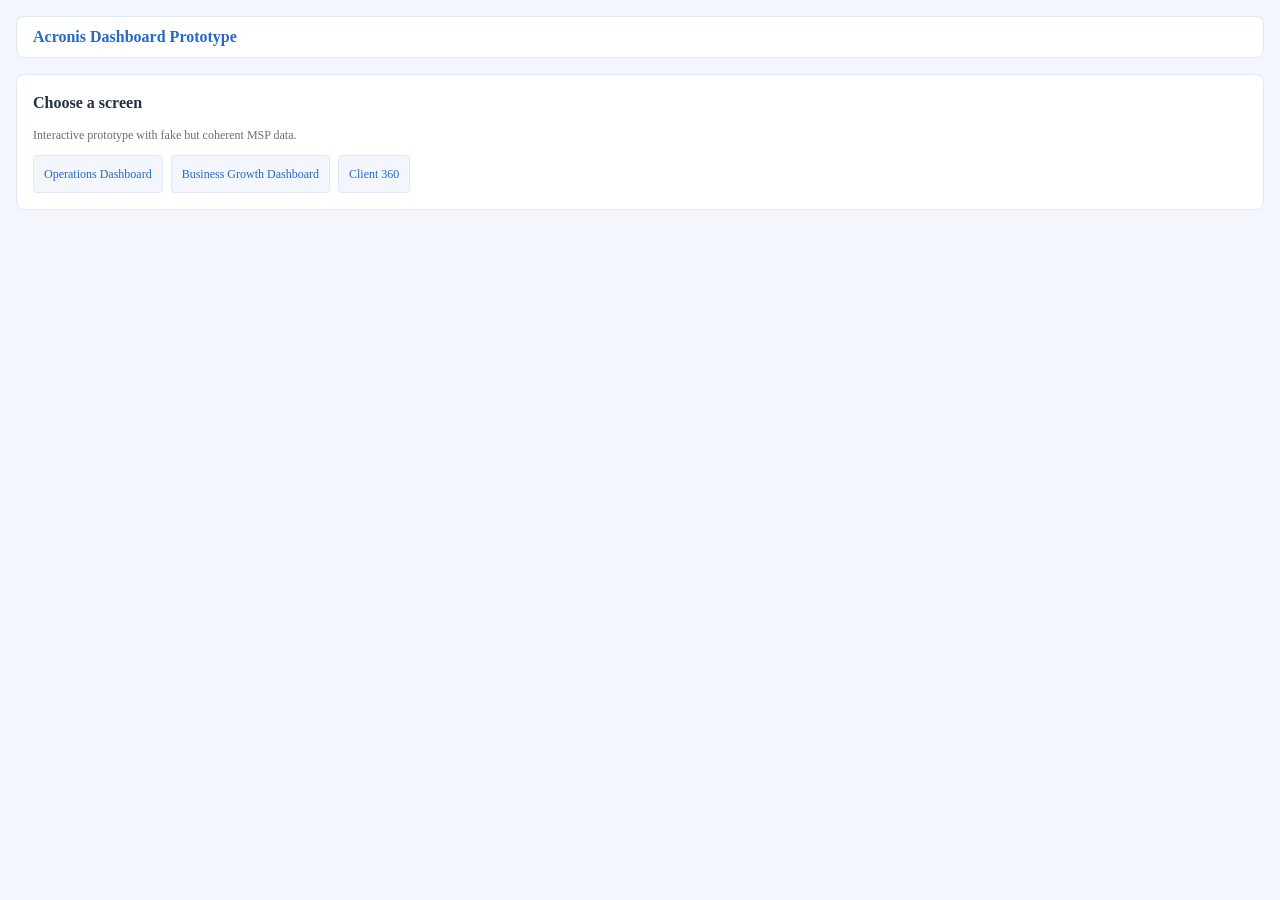
==== docs/index.html @ 5dfa37b8 "Publish static prototype under docs for GitHub Pages" ====
<!doctype html>
<html lang="en">
  <head>
    <meta charset="UTF-8" />
    <meta name="viewport" content="width=device-width, initial-scale=1" />
    <title>Acronis Dashboard Prototype</title>
    <link rel="stylesheet" href="./assets/acv-reset.css" />
    <link rel="stylesheet" href="./assets/acv-theme-acronis.css" />
    <link rel="stylesheet" href="./assets/common.css" />
  </head>
  <body>
    <main class="app-shell">
      <header class="topbar">
        <div class="brand">Acronis Dashboard Prototype</div>
      </header>
      <section class="card">
        <h1 class="card-title">Choose a screen</h1>
        <p class="card-subtitle">Interactive prototype with fake but coherent MSP data.</p>
        <div class="nav-links">
          <a class="nav-link" href="./operations_dashboard.html">Operations Dashboard</a>
          <a class="nav-link" href="./business_dashboard.html">Business Growth Dashboard</a>
          <a class="nav-link" href="./client_360.html">Client 360</a>
        </div>
      </section>
    </main>
  </body>
</html>
---- docs/assets/acv-theme-acronis.css ----
@layer acv-theme{@media (prefers-color-scheme: light){:where(:root:not([class^=acv-theme-]),.acv-theme-acronis):not(.acv-color-scheme-dark){--acv-color-brand-primary: hsl(215deg 68% 46%);--acv-color-brand-secondary: hsl(218deg 57% 97%);--acv-color-brand-tertiary: hsl(218deg 57% 97%);--acv-color-button-active-danger: hsl(0deg 81% 45%);--acv-color-button-active-inversed: hsla(0deg 0% 100% / .05);--acv-color-button-active-primary: hsl(215deg 68% 38%);--acv-color-button-active-secondary: hsl(215deg 56% 89%);--acv-color-button-danger: hsl(0deg 81% 57%);--acv-color-button-disabled: hsla(215deg 68% 46% / .3);--acv-color-button-disabled-danger: hsla(0deg 4% 35% / .3);--acv-color-button-disabled-inversed: hsla(0deg 0% 100% / .1);--acv-color-button-focus: hsl(214deg 81% 84%);--acv-color-button-hover-danger: hsl(0deg 65% 51%);--acv-color-button-hover-inversed: hsla(0deg 0% 100% / .1);--acv-color-button-hover-primary: hsl(215deg 68% 38%);--acv-color-button-hover-secondary: hsl(214deg 57% 95%);--acv-color-button-inversed: hsla(0deg 0% 100% / .2);--acv-color-button-label-disabled: hsla(215deg 68% 46% / .3);--acv-color-button-label-disabled-inversed: hsla(0deg 0% 100% / .7);--acv-color-button-label-inversed-primary: hsl(0deg 0% 100%);--acv-color-button-label-inversed-secondary: hsl(0deg 0% 100%);--acv-color-button-label-primary: hsl(215deg 68% 46%);--acv-color-button-label-secondary: hsl(0deg 0% 100%);--acv-color-button-primary: hsl(215deg 68% 46%);--acv-color-button-secondary: hsl(215deg 68% 46%);--acv-color-divider-inversed-primary: hsl(0deg 0% 100%);--acv-color-divider-inversed-secondary: hsl(0deg 0% 100%);--acv-color-divider-primary: hsl(215deg 60% 92%);--acv-color-divider-secondary: hsl(215deg 60% 92%);--acv-color-effect-shadow-primary: hsla(215deg 30% 20% / .2);--acv-color-form-active: hsl(215deg 68% 46%);--acv-color-form-disabled-primary: hsla(215deg 68% 46% / .1);--acv-color-form-disabled-secondary: hsla(215deg 68% 46% / .1);--acv-color-form-disabled-success: hsl(75deg 57% 95%);--acv-color-form-disabled-tertiary: hsl(215deg 59% 84%);--acv-color-form-error: hsl(0deg 81% 57%);--acv-color-form-focus: hsl(214deg 81% 84%);--acv-color-form-hover: hsl(215deg 68% 38%);--acv-color-form-primary: hsl(0deg 0% 100%);--acv-color-form-secondary: hsl(215deg 59% 84%);--acv-color-form-success: hsl(75deg 68% 45%);--acv-color-icon-active: hsl(215deg 30% 20%);--acv-color-icon-active-disabled: hsl(215deg 30% 20%);--acv-color-icon-disabled: hsla(215deg 68% 46% / .3);--acv-color-icon-disabled-inversed: hsla(0deg 0% 100% / .7);--acv-color-icon-inversed-primary: hsl(0deg 0% 100%);--acv-color-icon-inversed-secondary: hsla(0deg 0% 100% / .7);--acv-color-icon-primary: hsl(215deg 68% 46%);--acv-color-icon-status-critical: hsl(11deg 73% 41%);--acv-color-icon-status-danger: hsl(0deg 72% 45%);--acv-color-icon-status-info: hsl(215deg 68% 38%);--acv-color-icon-status-neutral: hsl(0deg 0% 4%);--acv-color-icon-status-success: hsl(88deg 85% 24%);--acv-color-icon-status-warning: hsl(30deg 50% 37%);--acv-color-link-active: hsl(215deg 68% 46%);--acv-color-link-disabled: hsla(215deg 68% 46% / .3);--acv-color-link-disabled-inversed: hsla(0deg 0% 100% / .7);--acv-color-link-hover: hsl(215deg 68% 38%);--acv-color-link-inversed-primary: hsl(0deg 0% 100%);--acv-color-link-inversed-secondary: hsl(0deg 0% 100%);--acv-color-link-primary: hsl(215deg 68% 46%);--acv-color-link-secondary: hsl(0deg 0% 100%);--acv-color-nav-active-primary: hsl(213deg 100% 45%);--acv-color-nav-active-secondary: hsl(214deg 57% 95%);--acv-color-nav-focus-primary: hsla(0deg 0% 100% / .2);--acv-color-nav-focus-secondary: hsl(215deg 56% 89%);--acv-color-nav-hover-primary: hsla(0deg 0% 100% / .2);--acv-color-nav-hover-secondary: hsl(214deg 57% 95%);--acv-color-nav-label-primary: hsl(0deg 0% 100%);--acv-color-nav-label-secondary: hsla(0deg 0% 100% / .7);--acv-color-nav-primary: hsl(215deg 100% 15%);--acv-color-nav-secondary: hsl(0deg 0% 100%);--acv-color-scroll-thumb: hsla(215deg 30% 20% / .4);--acv-color-scroll-thumb-inversed: hsla(0deg 0% 100% / .4);--acv-color-status-active: hsla(215deg 30% 20% / .1);--acv-color-status-critical-primary: hsl(32deg 95% 92%);--acv-color-status-critical-secondary: hsl(29deg 100% 53%);--acv-color-status-critical-tertiary: hsl(21deg 100% 83%);--acv-color-status-danger-primary: hsl(0deg 100% 96%);--acv-color-status-danger-secondary: hsl(0deg 81% 57%);--acv-color-status-danger-tertiary: hsl(0deg 100% 89%);--acv-color-status-focus: hsl(214deg 81% 84%);--acv-color-status-hover: hsla(215deg 30% 20% / .05);--acv-color-status-info-primary: hsl(215deg 81% 96%);--acv-color-status-info-secondary: hsl(214deg 80% 58%);--acv-color-status-info-tertiary: hsl(214deg 80% 88%);--acv-color-status-neutral-primary: hsl(220deg 7% 92%);--acv-color-status-neutral-secondary: hsl(216deg 8% 61%);--acv-color-status-neutral-tertiary: hsl(216deg 8% 88%);--acv-color-status-success-primary: hsl(75deg 57% 95%);--acv-color-status-success-secondary: hsl(75deg 68% 45%);--acv-color-status-success-tertiary: hsl(75deg 57% 80%);--acv-color-status-warning-primary: hsl(46deg 100% 95%);--acv-color-status-warning-secondary: hsl(45deg 100% 51%);--acv-color-status-warning-tertiary: hsl(45deg 100% 82%);--acv-color-surface-fixed-primary: hsla(215deg 30% 20% / .9);--acv-color-surface-fixed-secondary: hsl(0deg 0% 100%);--acv-color-surface-inversed-dark-primary: hsl(215deg 30% 20%);--acv-color-surface-inversed-primary: hsl(0deg 0% 100%);--acv-color-surface-inversed-secondary: hsla(0deg 0% 100% / .95);--acv-color-surface-primary: hsl(218deg 57% 97%);--acv-color-surface-secondary: hsl(214deg 57% 95%);--acv-color-text-disabled: hsla(215deg 30% 20% / .4);--acv-color-text-error: hsl(0deg 81% 57%);--acv-color-text-highlight-result: hsl(52deg 100% 50%);--acv-color-text-inversed-primary: hsl(0deg 0% 100%);--acv-color-text-inversed-secondary: hsla(0deg 0% 100% / .7);--acv-color-text-primary: hsl(215deg 30% 20%);--acv-color-text-secondary: hsla(215deg 30% 20% / .7);--acv-color-text-status-critical: hsl(11deg 73% 41%);--acv-color-text-status-danger: hsl(0deg 72% 45%);--acv-color-text-status-info: hsl(215deg 68% 38%);--acv-color-text-status-neutral: hsl(215deg 30% 20%);--acv-color-text-status-success: hsl(88deg 85% 24%);--acv-color-text-status-warning: hsl(30deg 50% 37%);--acv-font-family-default: var(--acv-base-font-family-inter) sans-serif;--csstools-color-scheme--light: initial;--csstools-color-scheme--dark: ;color-scheme:light}:where(:root:not([class^=acv-theme-]),.acv-theme-acronis).acv-color-scheme-dark{--acv-color-brand-primary: hsl(215deg 68% 46%);--acv-color-brand-secondary: hsl(218deg 57% 97%);--acv-color-brand-tertiary: hsl(218deg 57% 97%);--acv-color-button-active-danger: hsl(0deg 81% 45%);--acv-color-button-active-inversed: hsla(0deg 0% 100% / .05);--acv-color-button-active-primary: hsl(215deg 68% 38%);--acv-color-button-active-secondary: hsl(215deg 56% 89%);--acv-color-button-danger: hsl(0deg 81% 57%);--acv-color-button-disabled: hsla(215deg 68% 46% / .3);--acv-color-button-disabled-danger: hsla(0deg 4% 35% / .3);--acv-color-button-disabled-inversed: hsla(0deg 0% 100% / .1);--acv-color-button-focus: hsl(214deg 81% 84%);--acv-color-button-hover-danger: hsl(0deg 65% 51%);--acv-color-button-hover-inversed: hsla(0deg 0% 100% / .1);--acv-color-button-hover-primary: hsl(215deg 68% 38%);--acv-color-button-hover-secondary: hsl(214deg 57% 95%);--acv-color-button-inversed: hsla(0deg 0% 100% / .2);--acv-color-button-label-disabled: hsla(215deg 68% 46% / .3);--acv-color-button-label-disabled-inversed: hsla(0deg 0% 100% / .7);--acv-color-button-label-inversed-primary: hsl(0deg 0% 100%);--acv-color-button-label-inversed-secondary: hsl(0deg 0% 100%);--acv-color-button-label-primary: hsl(215deg 68% 46%);--acv-color-button-label-secondary: hsl(0deg 0% 100%);--acv-color-button-primary: hsl(215deg 68% 46%);--acv-color-button-secondary: hsl(215deg 68% 46%);--acv-color-divider-inversed-primary: hsl(0deg 0% 100%);--acv-color-divider-inversed-secondary: hsl(0deg 0% 100%);--acv-color-divider-primary: hsl(215deg 60% 92%);--acv-color-divider-secondary: hsl(215deg 60% 92%);--acv-color-effect-shadow-primary: hsla(215deg 30% 20% / .2);--acv-color-form-active: hsl(215deg 68% 46%);--acv-color-form-disabled-primary: hsla(215deg 68% 46% / .1);--acv-color-form-disabled-secondary: hsla(215deg 68% 46% / .1);--acv-color-form-disabled-success: hsl(75deg 57% 95%);--acv-color-form-disabled-tertiary: hsl(215deg 59% 84%);--acv-color-form-error: hsl(0deg 81% 57%);--acv-color-form-focus: hsl(214deg 81% 84%);--acv-color-form-hover: hsl(215deg 68% 38%);--acv-color-form-primary: hsl(0deg 0% 100%);--acv-color-form-secondary: hsl(215deg 59% 84%);--acv-color-form-success: hsl(75deg 68% 45%);--acv-color-icon-active: hsl(215deg 30% 20%);--acv-color-icon-active-disabled: hsl(215deg 30% 20%);--acv-color-icon-disabled: hsla(215deg 68% 46% / .3);--acv-color-icon-disabled-inversed: hsla(0deg 0% 100% / .7);--acv-color-icon-inversed-primary: hsl(0deg 0% 100%);--acv-color-icon-inversed-secondary: hsla(0deg 0% 100% / .7);--acv-color-icon-primary: hsl(215deg 68% 46%);--acv-color-icon-status-critical: hsl(11deg 73% 41%);--acv-color-icon-status-danger: hsl(0deg 72% 45%);--acv-color-icon-status-info: hsl(215deg 68% 38%);--acv-color-icon-status-neutral: hsl(0deg 0% 4%);--acv-color-icon-status-success: hsl(88deg 85% 24%);--acv-color-icon-status-warning: hsl(30deg 50% 37%);--acv-color-link-active: hsl(215deg 68% 46%);--acv-color-link-disabled: hsla(215deg 68% 46% / .3);--acv-color-link-disabled-inversed: hsla(0deg 0% 100% / .7);--acv-color-link-hover: hsl(215deg 68% 38%);--acv-color-link-inversed-primary: hsl(0deg 0% 100%);--acv-color-link-inversed-secondary: hsl(0deg 0% 100%);--acv-color-link-primary: hsl(215deg 68% 46%);--acv-color-link-secondary: hsl(0deg 0% 100%);--acv-color-nav-active-primary: hsl(213deg 100% 45%);--acv-color-nav-active-secondary: hsl(214deg 57% 95%);--acv-color-nav-focus-primary: hsla(0deg 0% 100% / .2);--acv-color-nav-focus-secondary: hsl(215deg 56% 89%);--acv-color-nav-hover-primary: hsla(0deg 0% 100% / .2);--acv-color-nav-hover-secondary: hsl(214deg 57% 95%);--acv-color-nav-label-primary: hsl(0deg 0% 100%);--acv-color-nav-label-secondary: hsla(0deg 0% 100% / .7);--acv-color-nav-primary: hsl(215deg 100% 15%);--acv-color-nav-secondary: hsl(0deg 0% 100%);--acv-color-scroll-thumb: hsla(215deg 30% 20% / .4);--acv-color-scroll-thumb-inversed: hsla(0deg 0% 100% / .4);--acv-color-status-active: hsla(215deg 30% 20% / .1);--acv-color-status-critical-primary: hsl(32deg 95% 92%);--acv-color-status-critical-secondary: hsl(29deg 100% 53%);--acv-color-status-critical-tertiary: hsl(21deg 100% 83%);--acv-color-status-danger-primary: hsl(0deg 100% 96%);--acv-color-status-danger-secondary: hsl(0deg 81% 57%);--acv-color-status-danger-tertiary: hsl(0deg 100% 89%);--acv-color-status-focus: hsl(214deg 81% 84%);--acv-color-status-hover: hsla(215deg 30% 20% / .05);--acv-color-status-info-primary: hsl(215deg 81% 96%);--acv-color-status-info-secondary: hsl(214deg 80% 58%);--acv-color-status-info-tertiary: hsl(214deg 80% 88%);--acv-color-status-neutral-primary: hsl(220deg 7% 92%);--acv-color-status-neutral-secondary: hsl(216deg 8% 61%);--acv-color-status-neutral-tertiary: hsl(216deg 8% 88%);--acv-color-status-success-primary: hsl(75deg 57% 95%);--acv-color-status-success-secondary: hsl(75deg 68% 45%);--acv-color-status-success-tertiary: hsl(75deg 57% 80%);--acv-color-status-warning-primary: hsl(46deg 100% 95%);--acv-color-status-warning-secondary: hsl(45deg 100% 51%);--acv-color-status-warning-tertiary: hsl(45deg 100% 82%);--acv-color-surface-fixed-primary: hsla(215deg 30% 20% / .9);--acv-color-surface-fixed-secondary: hsl(0deg 0% 100%);--acv-color-surface-inversed-dark-primary: hsl(215deg 30% 20%);--acv-color-surface-inversed-primary: hsl(0deg 0% 100%);--acv-color-surface-inversed-secondary: hsla(0deg 0% 100% / .95);--acv-color-surface-primary: hsl(218deg 57% 97%);--acv-color-surface-secondary: hsl(214deg 57% 95%);--acv-color-text-disabled: hsla(215deg 30% 20% / .4);--acv-color-text-error: hsl(0deg 81% 57%);--acv-color-text-highlight-result: hsl(52deg 100% 50%);--acv-color-text-inversed-primary: hsl(0deg 0% 100%);--acv-color-text-inversed-secondary: hsla(0deg 0% 100% / .7);--acv-color-text-primary: hsl(215deg 30% 20%);--acv-color-text-secondary: hsla(215deg 30% 20% / .7);--acv-color-text-status-critical: hsl(11deg 73% 41%);--acv-color-text-status-danger: hsl(0deg 72% 45%);--acv-color-text-status-info: hsl(215deg 68% 38%);--acv-color-text-status-neutral: hsl(215deg 30% 20%);--acv-color-text-status-success: hsl(88deg 85% 24%);--acv-color-text-status-warning: hsl(30deg 50% 37%);--acv-font-family-default: var(--acv-base-font-family-inter) sans-serif;--csstools-color-scheme--light: ;--csstools-color-scheme--dark: initial;color-scheme:dark}}@media (prefers-color-scheme: dark){:where(:root:not([class^=acv-theme-]),.acv-theme-acronis).acv-color-scheme-light{--acv-color-brand-primary: hsl(215deg 68% 46%);--acv-color-brand-secondary: hsl(218deg 57% 97%);--acv-color-brand-tertiary: hsl(218deg 57% 97%);--acv-color-button-active-danger: hsl(0deg 81% 45%);--acv-color-button-active-inversed: hsla(0deg 0% 100% / .05);--acv-color-button-active-primary: hsl(215deg 68% 38%);--acv-color-button-active-secondary: hsl(215deg 56% 89%);--acv-color-button-danger: hsl(0deg 81% 57%);--acv-color-button-disabled: hsla(215deg 68% 46% / .3);--acv-color-button-disabled-danger: hsla(0deg 4% 35% / .3);--acv-color-button-disabled-inversed: hsla(0deg 0% 100% / .1);--acv-color-button-focus: hsl(214deg 81% 84%);--acv-color-button-hover-danger: hsl(0deg 65% 51%);--acv-color-button-hover-inversed: hsla(0deg 0% 100% / .1);--acv-color-button-hover-primary: hsl(215deg 68% 38%);--acv-color-button-hover-secondary: hsl(214deg 57% 95%);--acv-color-button-inversed: hsla(0deg 0% 100% / .2);--acv-color-button-label-disabled: hsla(215deg 68% 46% / .3);--acv-color-button-label-disabled-inversed: hsla(0deg 0% 100% / .7);--acv-color-button-label-inversed-primary: hsl(0deg 0% 100%);--acv-color-button-label-inversed-secondary: hsl(0deg 0% 100%);--acv-color-button-label-primary: hsl(215deg 68% 46%);--acv-color-button-label-secondary: hsl(0deg 0% 100%);--acv-color-button-primary: hsl(215deg 68% 46%);--acv-color-button-secondary: hsl(215deg 68% 46%);--acv-color-divider-inversed-primary: hsl(0deg 0% 100%);--acv-color-divider-inversed-secondary: hsl(0deg 0% 100%);--acv-color-divider-primary: hsl(215deg 60% 92%);--acv-color-divider-secondary: hsl(215deg 60% 92%);--acv-color-effect-shadow-primary: hsla(215deg 30% 20% / .2);--acv-color-form-active: hsl(215deg 68% 46%);--acv-color-form-disabled-primary: hsla(215deg 68% 46% / .1);--acv-color-form-disabled-secondary: hsla(215deg 68% 46% / .1);--acv-color-form-disabled-success: hsl(75deg 57% 95%);--acv-color-form-disabled-tertiary: hsl(215deg 59% 84%);--acv-color-form-error: hsl(0deg 81% 57%);--acv-color-form-focus: hsl(214deg 81% 84%);--acv-color-form-hover: hsl(215deg 68% 38%);--acv-color-form-primary: hsl(0deg 0% 100%);--acv-color-form-secondary: hsl(215deg 59% 84%);--acv-color-form-success: hsl(75deg 68% 45%);--acv-color-icon-active: hsl(215deg 30% 20%);--acv-color-icon-active-disabled: hsl(215deg 30% 20%);--acv-color-icon-disabled: hsla(215deg 68% 46% / .3);--acv-color-icon-disabled-inversed: hsla(0deg 0% 100% / .7);--acv-color-icon-inversed-primary: hsl(0deg 0% 100%);--acv-color-icon-inversed-secondary: hsla(0deg 0% 100% / .7);--acv-color-icon-primary: hsl(215deg 68% 46%);--acv-color-icon-status-critical: hsl(11deg 73% 41%);--acv-color-icon-status-danger: hsl(0deg 72% 45%);--acv-color-icon-status-info: hsl(215deg 68% 38%);--acv-color-icon-status-neutral: hsl(0deg 0% 4%);--acv-color-icon-status-success: hsl(88deg 85% 24%);--acv-color-icon-status-warning: hsl(30deg 50% 37%);--acv-color-link-active: hsl(215deg 68% 46%);--acv-color-link-disabled: hsla(215deg 68% 46% / .3);--acv-color-link-disabled-inversed: hsla(0deg 0% 100% / .7);--acv-color-link-hover: hsl(215deg 68% 38%);--acv-color-link-inversed-primary: hsl(0deg 0% 100%);--acv-color-link-inversed-secondary: hsl(0deg 0% 100%);--acv-color-link-primary: hsl(215deg 68% 46%);--acv-color-link-secondary: hsl(0deg 0% 100%);--acv-color-nav-active-primary: hsl(213deg 100% 45%);--acv-color-nav-active-secondary: hsl(214deg 57% 95%);--acv-color-nav-focus-primary: hsla(0deg 0% 100% / .2);--acv-color-nav-focus-secondary: hsl(215deg 56% 89%);--acv-color-nav-hover-primary: hsla(0deg 0% 100% / .2);--acv-color-nav-hover-secondary: hsl(214deg 57% 95%);--acv-color-nav-label-primary: hsl(0deg 0% 100%);--acv-color-nav-label-secondary: hsla(0deg 0% 100% / .7);--acv-color-nav-primary: hsl(215deg 100% 15%);--acv-color-nav-secondary: hsl(0deg 0% 100%);--acv-color-scroll-thumb: hsla(215deg 30% 20% / .4);--acv-color-scroll-thumb-inversed: hsla(0deg 0% 100% / .4);--acv-color-status-active: hsla(215deg 30% 20% / .1);--acv-color-status-critical-primary: hsl(32deg 95% 92%);--acv-color-status-critical-secondary: hsl(29deg 100% 53%);--acv-color-status-critical-tertiary: hsl(21deg 100% 83%);--acv-color-status-danger-primary: hsl(0deg 100% 96%);--acv-color-status-danger-secondary: hsl(0deg 81% 57%);--acv-color-status-danger-tertiary: hsl(0deg 100% 89%);--acv-color-status-focus: hsl(214deg 81% 84%);--acv-color-status-hover: hsla(215deg 30% 20% / .05);--acv-color-status-info-primary: hsl(215deg 81% 96%);--acv-color-status-info-secondary: hsl(214deg 80% 58%);--acv-color-status-info-tertiary: hsl(214deg 80% 88%);--acv-color-status-neutral-primary: hsl(220deg 7% 92%);--acv-color-status-neutral-secondary: hsl(216deg 8% 61%);--acv-color-status-neutral-tertiary: hsl(216deg 8% 88%);--acv-color-status-success-primary: hsl(75deg 57% 95%);--acv-color-status-success-secondary: hsl(75deg 68% 45%);--acv-color-status-success-tertiary: hsl(75deg 57% 80%);--acv-color-status-warning-primary: hsl(46deg 100% 95%);--acv-color-status-warning-secondary: hsl(45deg 100% 51%);--acv-color-status-warning-tertiary: hsl(45deg 100% 82%);--acv-color-surface-fixed-primary: hsla(215deg 30% 20% / .9);--acv-color-surface-fixed-secondary: hsl(0deg 0% 100%);--acv-color-surface-inversed-dark-primary: hsl(215deg 30% 20%);--acv-color-surface-inversed-primary: hsl(0deg 0% 100%);--acv-color-surface-inversed-secondary: hsla(0deg 0% 100% / .95);--acv-color-surface-primary: hsl(218deg 57% 97%);--acv-color-surface-secondary: hsl(214deg 57% 95%);--acv-color-text-disabled: hsla(215deg 30% 20% / .4);--acv-color-text-error: hsl(0deg 81% 57%);--acv-color-text-highlight-result: hsl(52deg 100% 50%);--acv-color-text-inversed-primary: hsl(0deg 0% 100%);--acv-color-text-inversed-secondary: hsla(0deg 0% 100% / .7);--acv-color-text-primary: hsl(215deg 30% 20%);--acv-color-text-secondary: hsla(215deg 30% 20% / .7);--acv-color-text-status-critical: hsl(11deg 73% 41%);--acv-color-text-status-danger: hsl(0deg 72% 45%);--acv-color-text-status-info: hsl(215deg 68% 38%);--acv-color-text-status-neutral: hsl(215deg 30% 20%);--acv-color-text-status-success: hsl(88deg 85% 24%);--acv-color-text-status-warning: hsl(30deg 50% 37%);--acv-font-family-default: var(--acv-base-font-family-inter) sans-serif;--csstools-color-scheme--light: initial;--csstools-color-scheme--dark: ;color-scheme:light}:where(:root:not([class^=acv-theme-]),.acv-theme-acronis):not(.acv-color-scheme-light){--acv-color-brand-primary: hsl(215deg 68% 46%);--acv-color-brand-secondary: hsl(218deg 57% 97%);--acv-color-brand-tertiary: hsl(218deg 57% 97%);--acv-color-button-active-danger: hsl(0deg 81% 45%);--acv-color-button-active-inversed: hsla(0deg 0% 100% / .05);--acv-color-button-active-primary: hsl(215deg 68% 38%);--acv-color-button-active-secondary: hsl(215deg 56% 89%);--acv-color-button-danger: hsl(0deg 81% 57%);--acv-color-button-disabled: hsla(215deg 68% 46% / .3);--acv-color-button-disabled-danger: hsla(0deg 4% 35% / .3);--acv-color-button-disabled-inversed: hsla(0deg 0% 100% / .1);--acv-color-button-focus: hsl(214deg 81% 84%);--acv-color-button-hover-danger: hsl(0deg 65% 51%);--acv-color-button-hover-inversed: hsla(0deg 0% 100% / .1);--acv-color-button-hover-primary: hsl(215deg 68% 38%);--acv-color-button-hover-secondary: hsl(214deg 57% 95%);--acv-color-button-inversed: hsla(0deg 0% 100% / .2);--acv-color-button-label-disabled: hsla(215deg 68% 46% / .3);--acv-color-button-label-disabled-inversed: hsla(0deg 0% 100% / .7);--acv-color-button-label-inversed-primary: hsl(0deg 0% 100%);--acv-color-button-label-inversed-secondary: hsl(0deg 0% 100%);--acv-color-button-label-primary: hsl(215deg 68% 46%);--acv-color-button-label-secondary: hsl(0deg 0% 100%);--acv-color-button-primary: hsl(215deg 68% 46%);--acv-color-button-secondary: hsl(215deg 68% 46%);--acv-color-divider-inversed-primary: hsl(0deg 0% 100%);--acv-color-divider-inversed-secondary: hsl(0deg 0% 100%);--acv-color-divider-primary: hsl(215deg 60% 92%);--acv-color-divider-secondary: hsl(215deg 60% 92%);--acv-color-effect-shadow-primary: hsla(215deg 30% 20% / .2);--acv-color-form-active: hsl(215deg 68% 46%);--acv-color-form-disabled-primary: hsla(215deg 68% 46% / .1);--acv-color-form-disabled-secondary: hsla(215deg 68% 46% / .1);--acv-color-form-disabled-success: hsl(75deg 57% 95%);--acv-color-form-disabled-tertiary: hsl(215deg 59% 84%);--acv-color-form-error: hsl(0deg 81% 57%);--acv-color-form-focus: hsl(214deg 81% 84%);--acv-color-form-hover: hsl(215deg 68% 38%);--acv-color-form-primary: hsl(0deg 0% 100%);--acv-color-form-secondary: hsl(215deg 59% 84%);--acv-color-form-success: hsl(75deg 68% 45%);--acv-color-icon-active: hsl(215deg 30% 20%);--acv-color-icon-active-disabled: hsl(215deg 30% 20%);--acv-color-icon-disabled: hsla(215deg 68% 46% / .3);--acv-color-icon-disabled-inversed: hsla(0deg 0% 100% / .7);--acv-color-icon-inversed-primary: hsl(0deg 0% 100%);--acv-color-icon-inversed-secondary: hsla(0deg 0% 100% / .7);--acv-color-icon-primary: hsl(215deg 68% 46%);--acv-color-icon-status-critical: hsl(11deg 73% 41%);--acv-color-icon-status-danger: hsl(0deg 72% 45%);--acv-color-icon-status-info: hsl(215deg 68% 38%);--acv-color-icon-status-neutral: hsl(0deg 0% 4%);--acv-color-icon-status-success: hsl(88deg 85% 24%);--acv-color-icon-status-warning: hsl(30deg 50% 37%);--acv-color-link-active: hsl(215deg 68% 46%);--acv-color-link-disabled: hsla(215deg 68% 46% / .3);--acv-color-link-disabled-inversed: hsla(0deg 0% 100% / .7);--acv-color-link-hover: hsl(215deg 68% 38%);--acv-color-link-inversed-primary: hsl(0deg 0% 100%);--acv-color-link-inversed-secondary: hsl(0deg 0% 100%);--acv-color-link-primary: hsl(215deg 68% 46%);--acv-color-link-secondary: hsl(0deg 0% 100%);--acv-color-nav-active-primary: hsl(213deg 100% 45%);--acv-color-nav-active-secondary: hsl(214deg 57% 95%);--acv-color-nav-focus-primary: hsla(0deg 0% 100% / .2);--acv-color-nav-focus-secondary: hsl(215deg 56% 89%);--acv-color-nav-hover-primary: hsla(0deg 0% 100% / .2);--acv-color-nav-hover-secondary: hsl(214deg 57% 95%);--acv-color-nav-label-primary: hsl(0deg 0% 100%);--acv-color-nav-label-secondary: hsla(0deg 0% 100% / .7);--acv-color-nav-primary: hsl(215deg 100% 15%);--acv-color-nav-secondary: hsl(0deg 0% 100%);--acv-color-scroll-thumb: hsla(215deg 30% 20% / .4);--acv-color-scroll-thumb-inversed: hsla(0deg 0% 100% / .4);--acv-color-status-active: hsla(215deg 30% 20% / .1);--acv-color-status-critical-primary: hsl(32deg 95% 92%);--acv-color-status-critical-secondary: hsl(29deg 100% 53%);--acv-color-status-critical-tertiary: hsl(21deg 100% 83%);--acv-color-status-danger-primary: hsl(0deg 100% 96%);--acv-color-status-danger-secondary: hsl(0deg 81% 57%);--acv-color-status-danger-tertiary: hsl(0deg 100% 89%);--acv-color-status-focus: hsl(214deg 81% 84%);--acv-color-status-hover: hsla(215deg 30% 20% / .05);--acv-color-status-info-primary: hsl(215deg 81% 96%);--acv-color-status-info-secondary: hsl(214deg 80% 58%);--acv-color-status-info-tertiary: hsl(214deg 80% 88%);--acv-color-status-neutral-primary: hsl(220deg 7% 92%);--acv-color-status-neutral-secondary: hsl(216deg 8% 61%);--acv-color-status-neutral-tertiary: hsl(216deg 8% 88%);--acv-color-status-success-primary: hsl(75deg 57% 95%);--acv-color-status-success-secondary: hsl(75deg 68% 45%);--acv-color-status-success-tertiary: hsl(75deg 57% 80%);--acv-color-status-warning-primary: hsl(46deg 100% 95%);--acv-color-status-warning-secondary: hsl(45deg 100% 51%);--acv-color-status-warning-tertiary: hsl(45deg 100% 82%);--acv-color-surface-fixed-primary: hsla(215deg 30% 20% / .9);--acv-color-surface-fixed-secondary: hsl(0deg 0% 100%);--acv-color-surface-inversed-dark-primary: hsl(215deg 30% 20%);--acv-color-surface-inversed-primary: hsl(0deg 0% 100%);--acv-color-surface-inversed-secondary: hsla(0deg 0% 100% / .95);--acv-color-surface-primary: hsl(218deg 57% 97%);--acv-color-surface-secondary: hsl(214deg 57% 95%);--acv-color-text-disabled: hsla(215deg 30% 20% / .4);--acv-color-text-error: hsl(0deg 81% 57%);--acv-color-text-highlight-result: hsl(52deg 100% 50%);--acv-color-text-inversed-primary: hsl(0deg 0% 100%);--acv-color-text-inversed-secondary: hsla(0deg 0% 100% / .7);--acv-color-text-primary: hsl(215deg 30% 20%);--acv-color-text-secondary: hsla(215deg 30% 20% / .7);--acv-color-text-status-critical: hsl(11deg 73% 41%);--acv-color-text-status-danger: hsl(0deg 72% 45%);--acv-color-text-status-info: hsl(215deg 68% 38%);--acv-color-text-status-neutral: hsl(215deg 30% 20%);--acv-color-text-status-success: hsl(88deg 85% 24%);--acv-color-text-status-warning: hsl(30deg 50% 37%);--acv-font-family-default: var(--acv-base-font-family-inter) sans-serif;--csstools-color-scheme--light: ;--csstools-color-scheme--dark: initial;color-scheme:dark}}}
---- docs/assets/common.css ----
:root {
  --acv-base-font-family-inter: Inter, -apple-system, BlinkMacSystemFont, "Segoe UI", sans-serif;
  --page-max-width: 1440px;
}

body {
  margin: 0;
  background: var(--acv-color-surface-primary);
  color: var(--acv-color-text-primary);
}

.app-shell {
  max-width: var(--page-max-width);
  margin: 0 auto;
  padding: var(--acv-spacing-regular);
  display: grid;
  gap: var(--acv-spacing-regular);
}

.topbar {
  display: flex;
  justify-content: space-between;
  align-items: center;
  gap: var(--acv-spacing-regular);
  padding: var(--acv-spacing-small) var(--acv-spacing-regular);
  border: 1px solid var(--acv-color-divider-primary);
  border-radius: var(--acv-radius-large);
  background: var(--acv-color-surface-inversed-primary);
}

.brand {
  font-size: var(--acv-font-size-accent);
  font-weight: var(--acv-font-weight-strong);
  color: var(--acv-color-brand-primary);
}

.nav-links {
  display: flex;
  gap: var(--acv-spacing-small);
  flex-wrap: wrap;
}

.nav-link {
  text-decoration: none;
  color: var(--acv-color-link-primary);
  border: 1px solid var(--acv-color-divider-primary);
  padding: 6px 10px;
  border-radius: var(--acv-radius-regular);
  background: var(--acv-color-surface-primary);
  font-size: var(--acv-font-size-caption);
}

.nav-link.active {
  background: var(--acv-color-button-primary);
  color: var(--acv-color-button-label-inversed-primary);
  border-color: var(--acv-color-button-primary);
}

.filters {
  display: flex;
  gap: var(--acv-spacing-small);
  flex-wrap: wrap;
}

.select {
  border: 1px solid var(--acv-color-form-secondary);
  background: var(--acv-color-form-primary);
  color: var(--acv-color-text-primary);
  border-radius: var(--acv-radius-regular);
  min-height: var(--acv-height-regular);
  padding: 0 10px;
  min-width: 130px;
}

.grid {
  display: grid;
  gap: var(--acv-spacing-regular);
}

.grid-3 {
  grid-template-columns: 1.1fr 1.7fr 1.2fr;
}

.grid-2 {
  grid-template-columns: 1fr 1fr;
}

.card {
  border: 1px solid var(--acv-color-divider-primary);
  border-radius: var(--acv-radius-large);
  background: var(--acv-color-surface-inversed-primary);
  padding: var(--acv-spacing-regular);
  display: grid;
  gap: var(--acv-spacing-small);
}

.card-title {
  font-weight: var(--acv-font-weight-strong);
  font-size: var(--acv-font-size-accent);
}

.kpi-row {
  display: flex;
  justify-content: space-between;
  align-items: baseline;
  gap: var(--acv-spacing-small);
}

.kpi-value {
  font-size: var(--acv-font-size-title);
  font-weight: var(--acv-font-weight-x-strong);
  color: var(--acv-color-text-primary);
}

.kpi-note {
  font-size: var(--acv-font-size-caption);
  color: var(--acv-color-text-secondary);
}

.btn {
  border: 1px solid var(--acv-color-button-primary);
  border-radius: var(--acv-radius-regular);
  min-height: var(--acv-height-regular);
  padding: 0 12px;
  font-weight: var(--acv-font-weight-strong);
  cursor: pointer;
}

.btn-primary {
  background: var(--acv-color-button-primary);
  color: var(--acv-color-button-label-inversed-primary);
}

.btn-secondary {
  background: transparent;
  color: var(--acv-color-button-label-primary);
}

.heatmap {
  display: grid;
  grid-template-columns: repeat(4, minmax(0, 1fr));
  gap: var(--acv-spacing-small);
}

.tenant-tile {
  border-radius: var(--acv-radius-medium);
  border: 1px solid var(--acv-color-divider-primary);
  padding: var(--acv-spacing-small);
  cursor: pointer;
  display: grid;
  gap: 2px;
  transition: transform 0.12s ease;
}

.tenant-tile:hover {
  transform: translateY(-1px);
}

.tenant-critical {
  background: var(--acv-color-status-danger-primary);
  border-color: var(--acv-color-status-danger-tertiary);
}

.tenant-high {
  background: var(--acv-color-status-critical-primary);
  border-color: var(--acv-color-status-critical-tertiary);
}

.tenant-medium {
  background: var(--acv-color-status-warning-primary);
  border-color: var(--acv-color-status-warning-tertiary);
}

.tenant-low {
  background: var(--acv-color-status-success-primary);
  border-color: var(--acv-color-status-success-tertiary);
}

.badge {
  display: inline-flex;
  align-items: center;
  gap: 6px;
  font-size: var(--acv-font-size-note);
  border-radius: var(--acv-radius-circle);
  padding: 3px 8px;
  border: 1px solid transparent;
  width: fit-content;
}

.badge-critical {
  color: var(--acv-color-text-status-danger);
  background: var(--acv-color-status-danger-primary);
  border-color: var(--acv-color-status-danger-tertiary);
}

.badge-high {
  color: var(--acv-color-text-status-critical);
  background: var(--acv-color-status-critical-primary);
  border-color: var(--acv-color-status-critical-tertiary);
}

.badge-medium {
  color: var(--acv-color-text-status-warning);
  background: var(--acv-color-status-warning-primary);
  border-color: var(--acv-color-status-warning-tertiary);
}

.badge-low {
  color: var(--acv-color-text-status-success);
  background: var(--acv-color-status-success-primary);
  border-color: var(--acv-color-status-success-tertiary);
}

.brief-item {
  border: 1px solid var(--acv-color-divider-primary);
  border-radius: var(--acv-radius-regular);
  padding: 8px;
  cursor: pointer;
  display: grid;
  gap: 6px;
}

.brief-hidden {
  display: none;
}

.chart-wrap {
  border: 1px solid var(--acv-color-divider-primary);
  border-radius: var(--acv-radius-regular);
  padding: 8px;
}

.mini-chart {
  width: 100%;
  height: 88px;
}

.big-chart {
  width: 100%;
  height: 220px;
}

.alert-list {
  max-height: 250px;
  overflow: auto;
  display: grid;
  gap: 8px;
}

.alert-item {
  border: 1px solid var(--acv-color-divider-primary);
  border-radius: var(--acv-radius-regular);
  padding: 8px;
  display: grid;
  gap: 4px;
}

.detail-panel {
  border: 1px solid var(--acv-color-divider-primary);
  border-radius: var(--acv-radius-large);
  background: var(--acv-color-surface-inversed-primary);
  padding: var(--acv-spacing-regular);
  display: none;
  gap: var(--acv-spacing-regular);
}

.detail-panel.open {
  display: grid;
}

.table {
  width: 100%;
  border-collapse: collapse;
}

.table th,
.table td {
  border-bottom: 1px solid var(--acv-color-divider-primary);
  padding: 8px;
  text-align: left;
  font-size: var(--acv-font-size-caption);
}

.table th {
  color: var(--acv-color-text-secondary);
  font-weight: var(--acv-font-weight-strong);
}

.service-chip {
  display: inline-block;
  margin-right: 6px;
  margin-bottom: 6px;
  border: 1px solid var(--acv-color-divider-primary);
  border-radius: var(--acv-radius-circle);
  padding: 4px 9px;
  font-size: var(--acv-font-size-note);
}

.metric-bars {
  display: grid;
  gap: 10px;
}

.metric-row {
  display: grid;
  gap: 5px;
}

.bar-track {
  height: 10px;
  border-radius: var(--acv-radius-circle);
  background: var(--acv-color-surface-secondary);
  overflow: hidden;
}

.bar-fill {
  height: 100%;
  background: var(--acv-color-brand-primary);
}

.bar-fill.alt {
  background: var(--acv-color-status-info-secondary);
}

.risk-dot {
  cursor: pointer;
}

.timeline {
  display: grid;
  gap: 8px;
}

.timeline-item {
  border-left: 3px solid var(--acv-color-divider-primary);
  padding-left: 10px;
  font-size: var(--acv-font-size-caption);
}

.toast {
  position: fixed;
  right: 14px;
  bottom: 14px;
  background: var(--acv-color-surface-fixed-primary);
  color: var(--acv-color-surface-fixed-secondary);
  border-radius: var(--acv-radius-regular);
  padding: 10px 12px;
  font-size: var(--acv-font-size-caption);
  opacity: 0;
  transform: translateY(6px);
  transition: all 0.2s ease;
  z-index: 1000;
}

.toast.show {
  opacity: 1;
  transform: translateY(0);
}

.modal-backdrop {
  position: fixed;
  inset: 0;
  background: rgba(0, 0, 0, 0.35);
  display: none;
  place-items: center;
  z-index: 900;
}

.modal-backdrop.open {
  display: grid;
}

.modal {
  width: min(920px, 92vw);
  max-height: 85vh;
  overflow: auto;
  border-radius: var(--acv-radius-large);
  border: 1px solid var(--acv-color-divider-primary);
  background: var(--acv-color-surface-inversed-primary);
  padding: var(--acv-spacing-large);
  display: grid;
  gap: var(--acv-spacing-regular);
}

.card-subtitle {
  color: var(--acv-color-text-secondary);
  font-size: var(--acv-font-size-caption);
}

.kpi-grid {
  display: grid;
  grid-template-columns: repeat(4, minmax(0, 1fr));
  gap: var(--acv-spacing-small);
}

.kpi-card {
  border: 1px solid var(--acv-color-divider-primary);
  border-radius: var(--acv-radius-regular);
  padding: 10px;
  background: var(--acv-color-surface-primary);
  display: grid;
  gap: 4px;
}

.kpi-label {
  font-size: var(--acv-font-size-caption);
  color: var(--acv-color-text-secondary);
}

.kpi-trend-positive {
  color: var(--acv-color-text-status-success);
}

.kpi-trend-negative {
  color: var(--acv-color-text-status-danger);
}

.section-actions {
  display: flex;
  align-items: center;
  gap: 8px;
  flex-wrap: wrap;
}

.split {
  display: grid;
  grid-template-columns: 1.2fr 0.8fr;
  gap: var(--acv-spacing-regular);
}

.empty-state {
  border: 1px dashed var(--acv-color-divider-primary);
  border-radius: var(--acv-radius-regular);
  padding: 14px;
  color: var(--acv-color-text-secondary);
  font-size: var(--acv-font-size-caption);
}

.risk-map {
  width: 100%;
  height: 240px;
  border: 1px solid var(--acv-color-divider-primary);
  border-radius: var(--acv-radius-regular);
  background: linear-gradient(
    180deg,
    rgba(241, 83, 84, 0.1) 0%,
    rgba(255, 184, 0, 0.08) 46%,
    rgba(62, 188, 114, 0.08) 100%
  );
}

.risk-spark {
  stroke: var(--acv-color-brand-primary);
  stroke-width: 2;
  fill: none;
}

.risk-spark-alt {
  stroke: var(--acv-color-status-warning-secondary);
}

.risk-spark-danger {
  stroke: var(--acv-color-status-danger-secondary);
}

.legend {
  display: flex;
  gap: 10px;
  flex-wrap: wrap;
  font-size: var(--acv-font-size-note);
}

.legend-item {
  display: inline-flex;
  align-items: center;
  gap: 5px;
}

.dot {
  width: 8px;
  height: 8px;
  border-radius: 999px;
}

.dot-primary {
  background: var(--acv-color-brand-primary);
}

.dot-warning {
  background: var(--acv-color-status-warning-secondary);
}

.dot-danger {
  background: var(--acv-color-status-danger-secondary);
}

.dot-muted {
  background: var(--acv-color-divider-primary);
}

.signal-grid {
  display: grid;
  grid-template-columns: repeat(2, minmax(0, 1fr));
  gap: 8px;
}

.signal-tile {
  border: 1px solid var(--acv-color-divider-primary);
  border-radius: var(--acv-radius-regular);
  padding: 8px;
  background: var(--acv-color-surface-primary);
}

.link-btn {
  border: none;
  background: transparent;
  padding: 0;
  color: var(--acv-color-link-primary);
  cursor: pointer;
  font: inherit;
}

.pill-tabs {
  display: inline-flex;
  border: 1px solid var(--acv-color-divider-primary);
  border-radius: var(--acv-radius-circle);
  overflow: hidden;
}

.pill-tab {
  border: none;
  background: var(--acv-color-surface-primary);
  color: var(--acv-color-text-secondary);
  padding: 6px 10px;
  cursor: pointer;
  font-size: var(--acv-font-size-note);
}

.pill-tab.active {
  background: var(--acv-color-button-primary);
  color: var(--acv-color-button-label-inversed-primary);
}

.client-hero {
  border: 1px solid var(--acv-color-divider-primary);
  border-radius: var(--acv-radius-large);
  background: linear-gradient(
    120deg,
    var(--acv-color-surface-inversed-primary),
    var(--acv-color-surface-primary)
  );
  padding: var(--acv-spacing-regular);
  display: grid;
  gap: var(--acv-spacing-small);
}

.actions-list {
  display: grid;
  gap: 8px;
}

.action-item {
  border: 1px solid var(--acv-color-divider-primary);
  border-radius: var(--acv-radius-regular);
  padding: 10px;
  display: grid;
  gap: 6px;
}

.tiny {
  font-size: var(--acv-font-size-note);
  color: var(--acv-color-text-secondary);
}

.qbr-output {
  border: 1px solid var(--acv-color-divider-primary);
  border-radius: var(--acv-radius-regular);
  padding: 10px;
  background: var(--acv-color-surface-primary);
  display: grid;
  gap: 8px;
}

@media (max-width: 1080px) {
  .grid-3,
  .grid-2 {
    grid-template-columns: 1fr;
  }

  .split,
  .kpi-grid,
  .signal-grid {
    grid-template-columns: 1fr;
  }

  .heatmap {
    grid-template-columns: repeat(2, minmax(0, 1fr));
  }
}
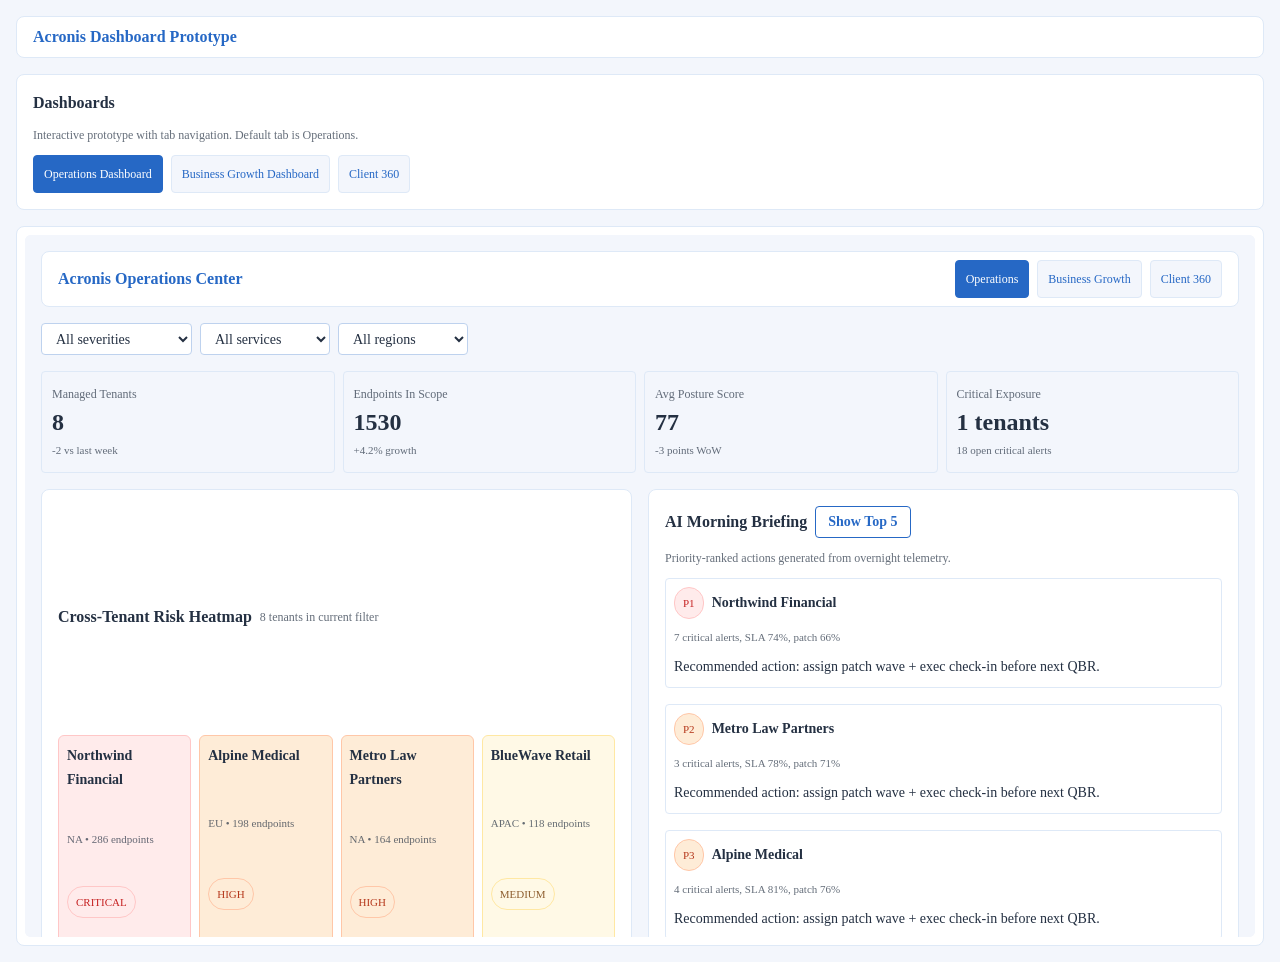
==== commit 51811de5: "Convert dashboard links into tabs with default Operations view" ====
--- a/docs/index.html
+++ b/docs/index.html
@@ -14,14 +14,53 @@
         <div class="brand">Acronis Dashboard Prototype</div>
       </header>
       <section class="card">
-        <h1 class="card-title">Choose a screen</h1>
-        <p class="card-subtitle">Interactive prototype with fake but coherent MSP data.</p>
-        <div class="nav-links">
-          <a class="nav-link" href="./operations_dashboard.html">Operations Dashboard</a>
-          <a class="nav-link" href="./business_dashboard.html">Business Growth Dashboard</a>
-          <a class="nav-link" href="./client_360.html">Client 360</a>
+        <h1 class="card-title">Dashboards</h1>
+        <p class="card-subtitle">Interactive prototype with tab navigation. Default tab is Operations.</p>
+        <div class="dashboard-tabs" role="tablist" aria-label="Dashboard tabs">
+          <button class="dashboard-tab active" role="tab" aria-selected="true" data-target="./operations_dashboard.html" type="button">
+            Operations Dashboard
+          </button>
+          <button class="dashboard-tab" role="tab" aria-selected="false" data-target="./business_dashboard.html" type="button">
+            Business Growth Dashboard
+          </button>
+          <button class="dashboard-tab" role="tab" aria-selected="false" data-target="./client_360.html" type="button">
+            Client 360
+          </button>
         </div>
       </section>
+      <section class="dashboard-tab-panel" role="tabpanel" aria-label="Selected dashboard">
+        <iframe
+          id="dashboardFrame"
+          class="dashboard-frame"
+          src="./operations_dashboard.html"
+          title="Operations Dashboard"
+          loading="lazy"
+        ></iframe>
+      </section>
     </main>
+    <script>
+      (function () {
+        const tabs = Array.from(document.querySelectorAll(".dashboard-tab"));
+        const frame = document.getElementById("dashboardFrame");
+
+        function activateTab(tab) {
+          const target = tab.getAttribute("data-target");
+          frame.src = target;
+          frame.title = tab.textContent.trim();
+
+          tabs.forEach(function (item) {
+            const isActive = item === tab;
+            item.classList.toggle("active", isActive);
+            item.setAttribute("aria-selected", isActive ? "true" : "false");
+          });
+        }
+
+        tabs.forEach(function (tab) {
+          tab.addEventListener("click", function () {
+            activateTab(tab);
+          });
+        });
+      })();
+    </script>
   </body>
 </html>
--- a/docs/assets/common.css
+++ b/docs/assets/common.css
@@ -581,6 +581,43 @@
   gap: 8px;
 }
 
+.dashboard-tabs {
+  display: flex;
+  gap: var(--acv-spacing-small);
+  flex-wrap: wrap;
+}
+
+.dashboard-tab {
+  border: 1px solid var(--acv-color-divider-primary);
+  border-radius: var(--acv-radius-regular);
+  background: var(--acv-color-surface-primary);
+  color: var(--acv-color-link-primary);
+  font-size: var(--acv-font-size-caption);
+  padding: 6px 10px;
+  cursor: pointer;
+}
+
+.dashboard-tab.active {
+  background: var(--acv-color-button-primary);
+  color: var(--acv-color-button-label-inversed-primary);
+  border-color: var(--acv-color-button-primary);
+}
+
+.dashboard-tab-panel {
+  border: 1px solid var(--acv-color-divider-primary);
+  border-radius: var(--acv-radius-large);
+  background: var(--acv-color-surface-inversed-primary);
+  padding: 8px;
+}
+
+.dashboard-frame {
+  width: 100%;
+  height: min(78vh, 960px);
+  border: none;
+  border-radius: var(--acv-radius-medium);
+  background: var(--acv-color-surface-primary);
+}
+
 @media (max-width: 1080px) {
   .grid-3,
   .grid-2 {
@@ -596,4 +633,8 @@
   .heatmap {
     grid-template-columns: repeat(2, minmax(0, 1fr));
   }
-}
+
+  .dashboard-frame {
+    height: 75vh;
+  }
+}
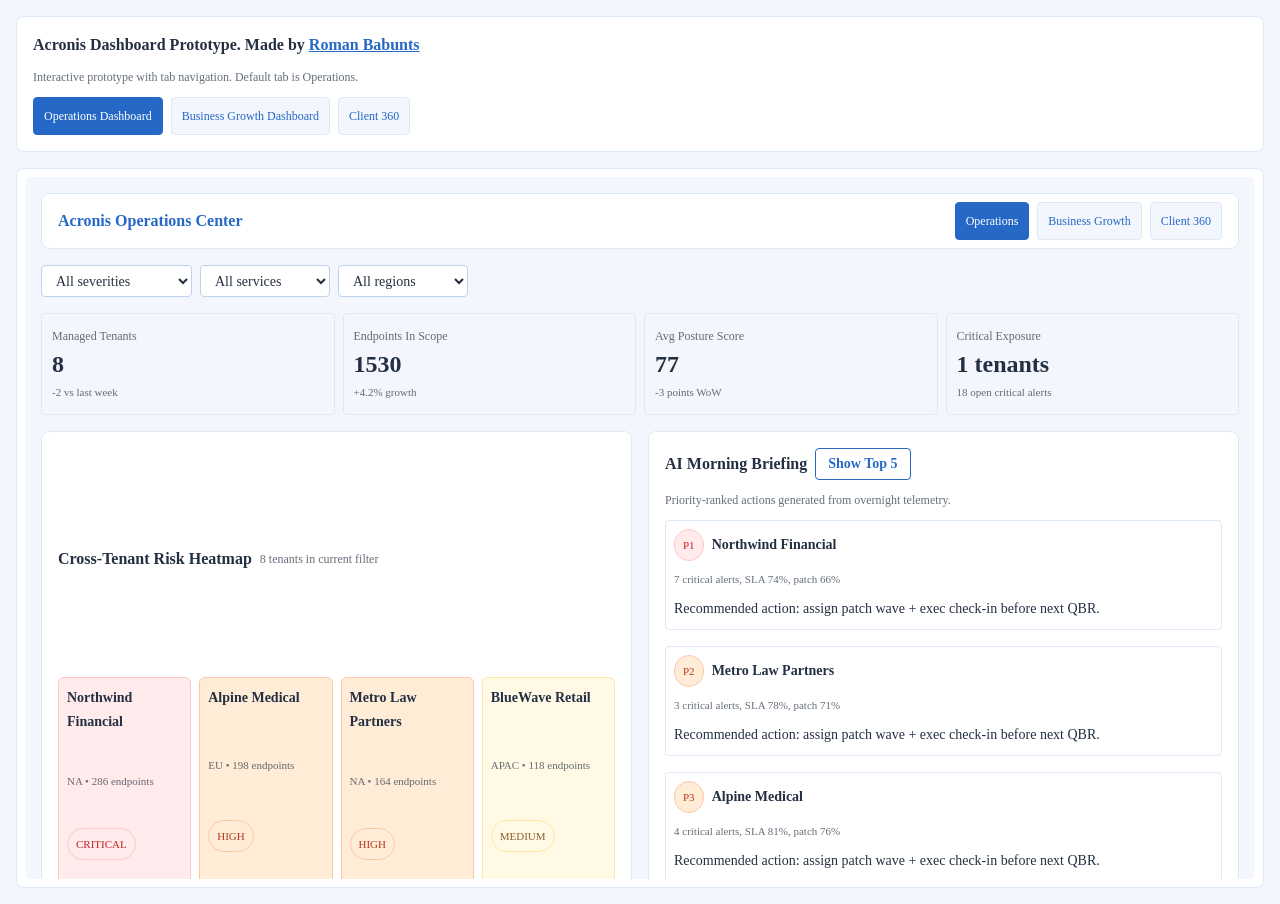
==== commit 1827377d: "Update landing header text and add LinkedIn link for author" ====
--- a/docs/index.html
+++ b/docs/index.html
@@ -10,11 +10,11 @@
   </head>
   <body>
     <main class="app-shell">
-      <header class="topbar">
-        <div class="brand">Acronis Dashboard Prototype</div>
-      </header>
       <section class="card">
-        <h1 class="card-title">Dashboards</h1>
+        <h1 class="card-title">
+          Acronis Dashboard Prototype. Made by
+          <a class="title-link" href="https://www.linkedin.com/in/oempolice/" target="_blank" rel="noopener noreferrer">Roman Babunts</a>
+        </h1>
         <p class="card-subtitle">Interactive prototype with tab navigation. Default tab is Operations.</p>
         <div class="dashboard-tabs" role="tablist" aria-label="Dashboard tabs">
           <button class="dashboard-tab active" role="tab" aria-selected="true" data-target="./operations_dashboard.html" type="button">
--- a/docs/assets/common.css
+++ b/docs/assets/common.css
@@ -581,6 +581,15 @@
   gap: 8px;
 }
 
+.title-link {
+  color: var(--acv-color-link-primary);
+  text-decoration: underline;
+}
+
+.title-link:hover {
+  color: var(--acv-color-link-hover);
+}
+
 .dashboard-tabs {
   display: flex;
   gap: var(--acv-spacing-small);
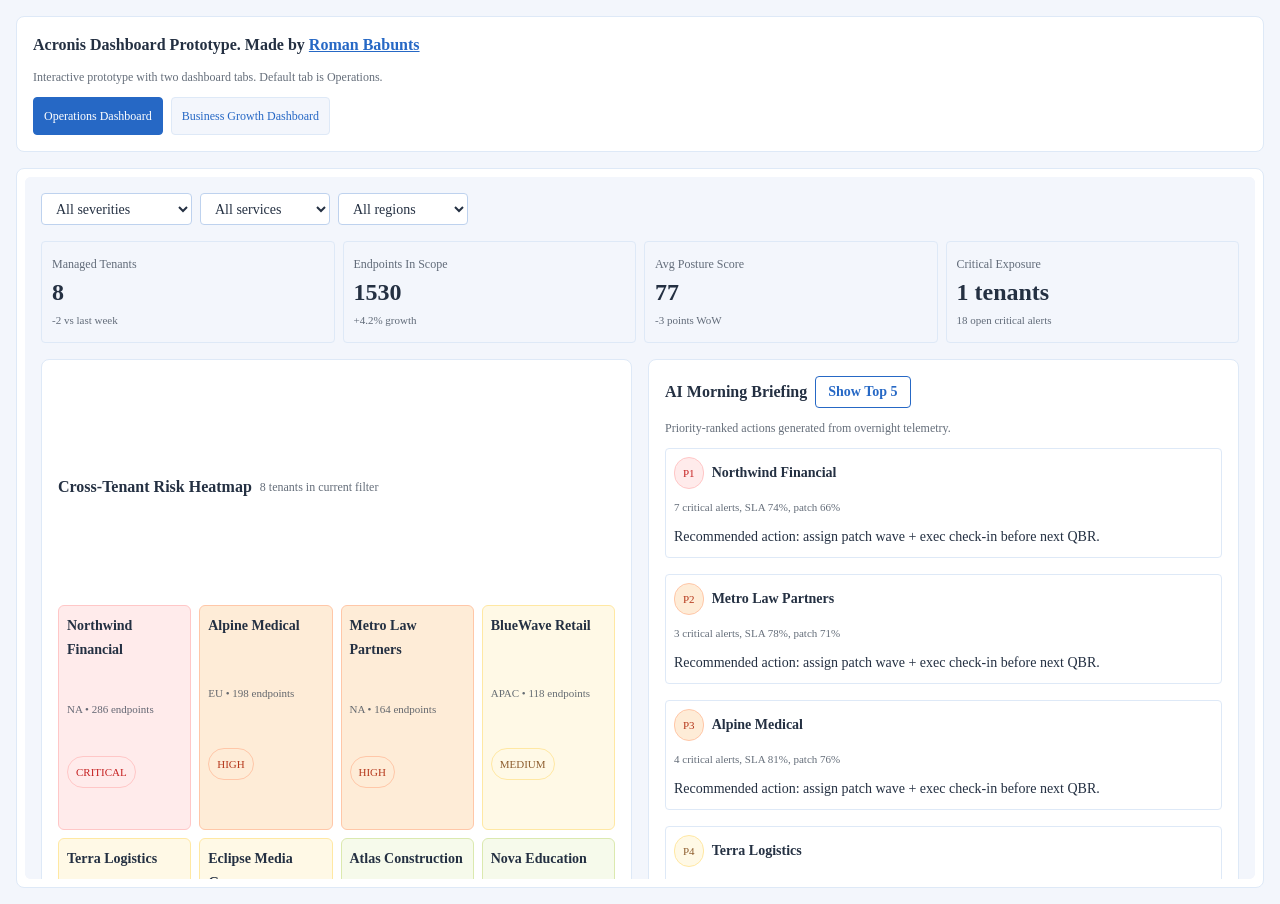
==== commit 0c9888aa: "Scope prototype to two dashboards; move Client 360 to +2h extension" ====
--- a/docs/index.html
+++ b/docs/index.html
@@ -15,16 +15,13 @@
           Acronis Dashboard Prototype. Made by
           <a class="title-link" href="https://www.linkedin.com/in/oempolice/" target="_blank" rel="noopener noreferrer">Roman Babunts</a>
         </h1>
-        <p class="card-subtitle">Interactive prototype with tab navigation. Default tab is Operations.</p>
+        <p class="card-subtitle">Interactive prototype with two dashboard tabs. Default tab is Operations.</p>
         <div class="dashboard-tabs" role="tablist" aria-label="Dashboard tabs">
           <button class="dashboard-tab active" role="tab" aria-selected="true" data-target="./operations_dashboard.html" type="button">
             Operations Dashboard
           </button>
           <button class="dashboard-tab" role="tab" aria-selected="false" data-target="./business_dashboard.html" type="button">
             Business Growth Dashboard
-          </button>
-          <button class="dashboard-tab" role="tab" aria-selected="false" data-target="./client_360.html" type="button">
-            Client 360
           </button>
         </div>
       </section>
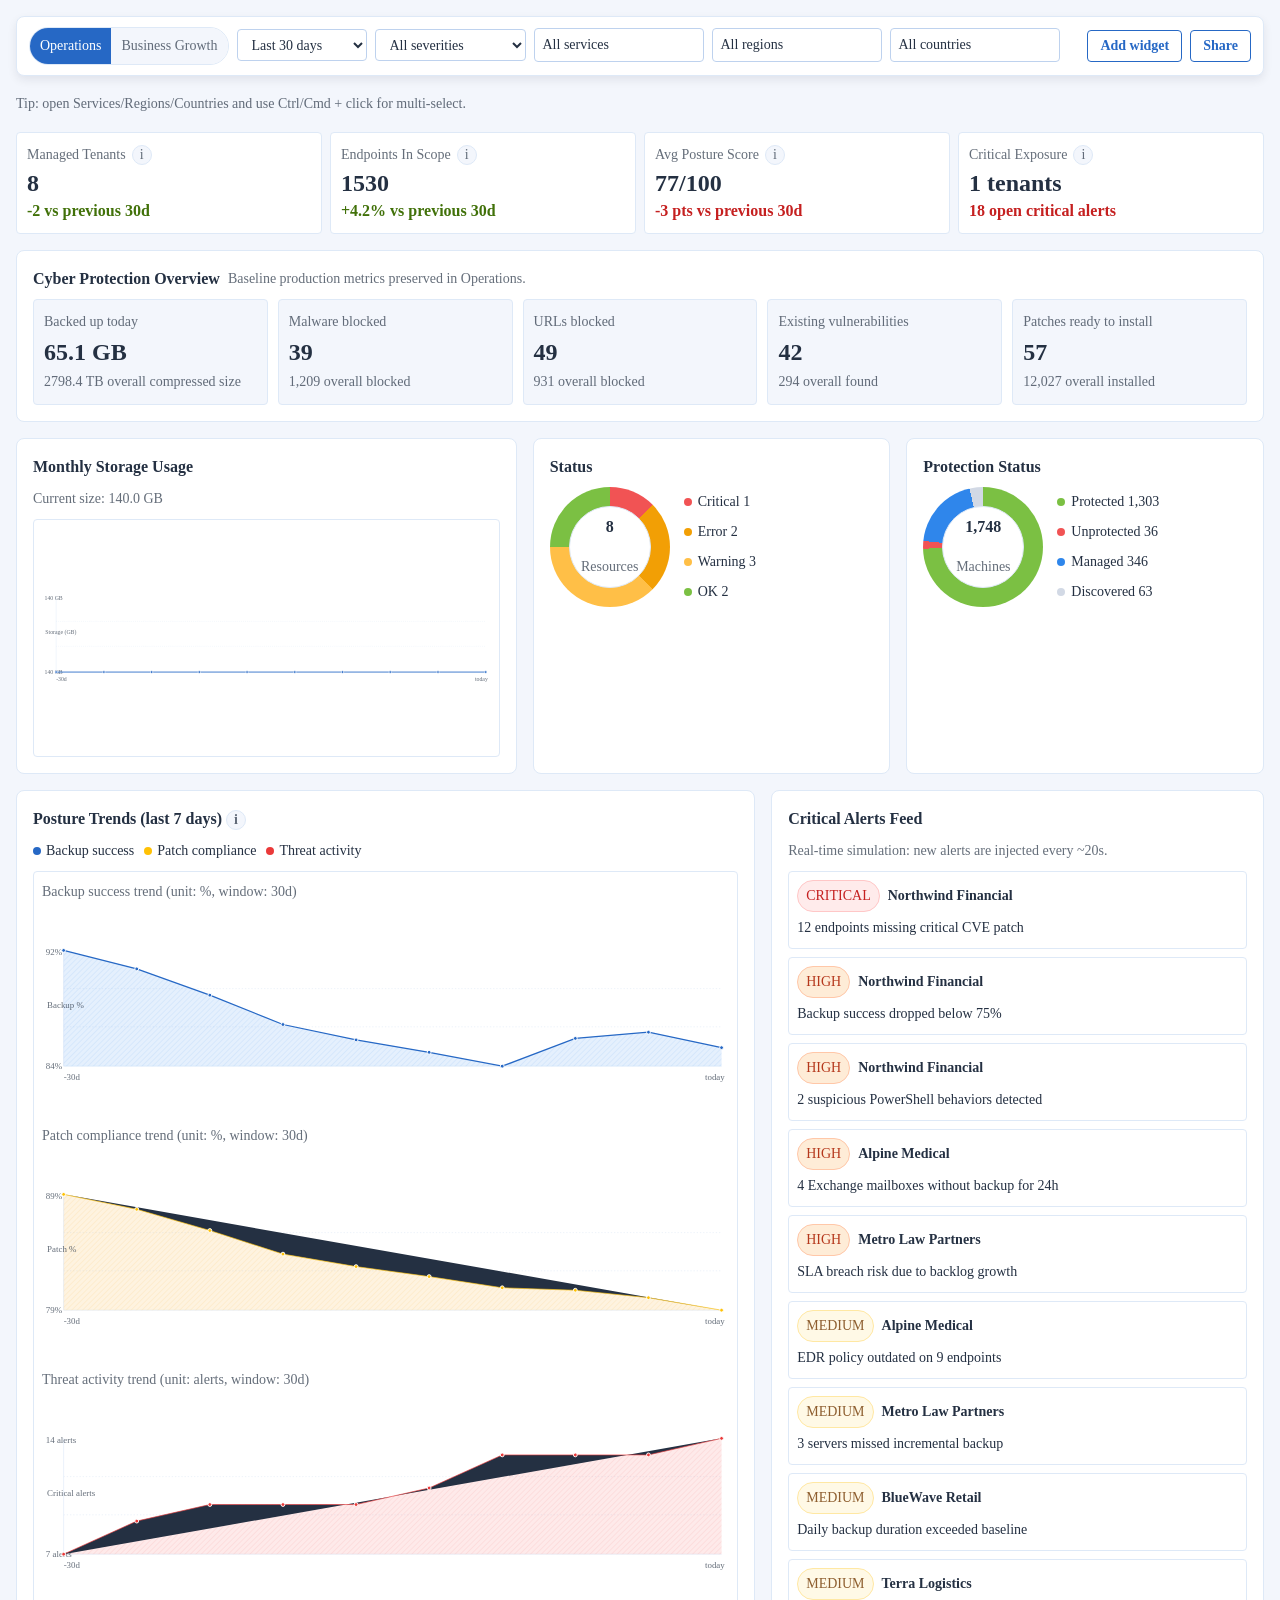
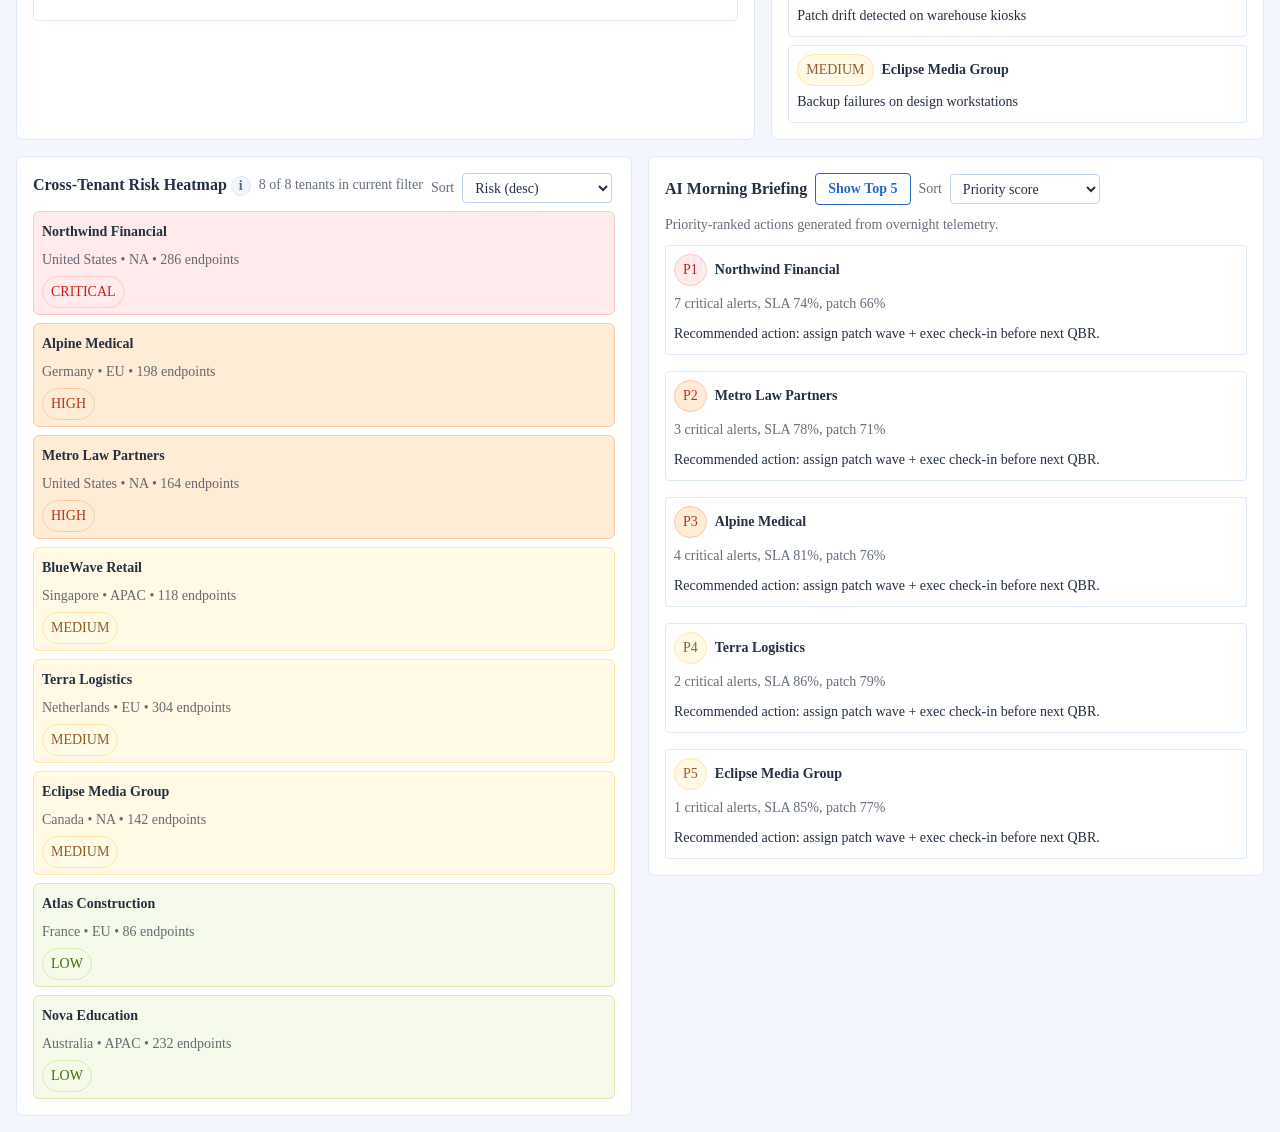
==== commit 50596273: "Unify operations baseline metrics and simplify dashboard navigation" ====
--- a/docs/index.html
+++ b/docs/index.html
@@ -4,60 +4,12 @@
     <meta charset="UTF-8" />
     <meta name="viewport" content="width=device-width, initial-scale=1" />
     <title>Acronis Dashboard Prototype</title>
-    <link rel="stylesheet" href="./assets/acv-reset.css" />
-    <link rel="stylesheet" href="./assets/acv-theme-acronis.css" />
-    <link rel="stylesheet" href="./assets/common.css" />
+    <meta http-equiv="refresh" content="0; url=./operations_dashboard.html" />
+    <script>
+      window.location.replace("./operations_dashboard.html");
+    </script>
   </head>
   <body>
-    <main class="app-shell">
-      <section class="card">
-        <h1 class="card-title">
-          Acronis Dashboard Prototype. Made by
-          <a class="title-link" href="https://www.linkedin.com/in/oempolice/" target="_blank" rel="noopener noreferrer">Roman Babunts</a>
-        </h1>
-        <p class="card-subtitle">Interactive prototype with two dashboard tabs. Default tab is Operations.</p>
-        <div class="dashboard-tabs" role="tablist" aria-label="Dashboard tabs">
-          <button class="dashboard-tab active" role="tab" aria-selected="true" data-target="./operations_dashboard.html" type="button">
-            Operations Dashboard
-          </button>
-          <button class="dashboard-tab" role="tab" aria-selected="false" data-target="./business_dashboard.html" type="button">
-            Business Growth Dashboard
-          </button>
-        </div>
-      </section>
-      <section class="dashboard-tab-panel" role="tabpanel" aria-label="Selected dashboard">
-        <iframe
-          id="dashboardFrame"
-          class="dashboard-frame"
-          src="./operations_dashboard.html"
-          title="Operations Dashboard"
-          loading="lazy"
-        ></iframe>
-      </section>
-    </main>
-    <script>
-      (function () {
-        const tabs = Array.from(document.querySelectorAll(".dashboard-tab"));
-        const frame = document.getElementById("dashboardFrame");
-
-        function activateTab(tab) {
-          const target = tab.getAttribute("data-target");
-          frame.src = target;
-          frame.title = tab.textContent.trim();
-
-          tabs.forEach(function (item) {
-            const isActive = item === tab;
-            item.classList.toggle("active", isActive);
-            item.setAttribute("aria-selected", isActive ? "true" : "false");
-          });
-        }
-
-        tabs.forEach(function (tab) {
-          tab.addEventListener("click", function () {
-            activateTab(tab);
-          });
-        });
-      })();
-    </script>
+    <p><a href="./operations_dashboard.html">Open Operations dashboard</a></p>
   </body>
 </html>
